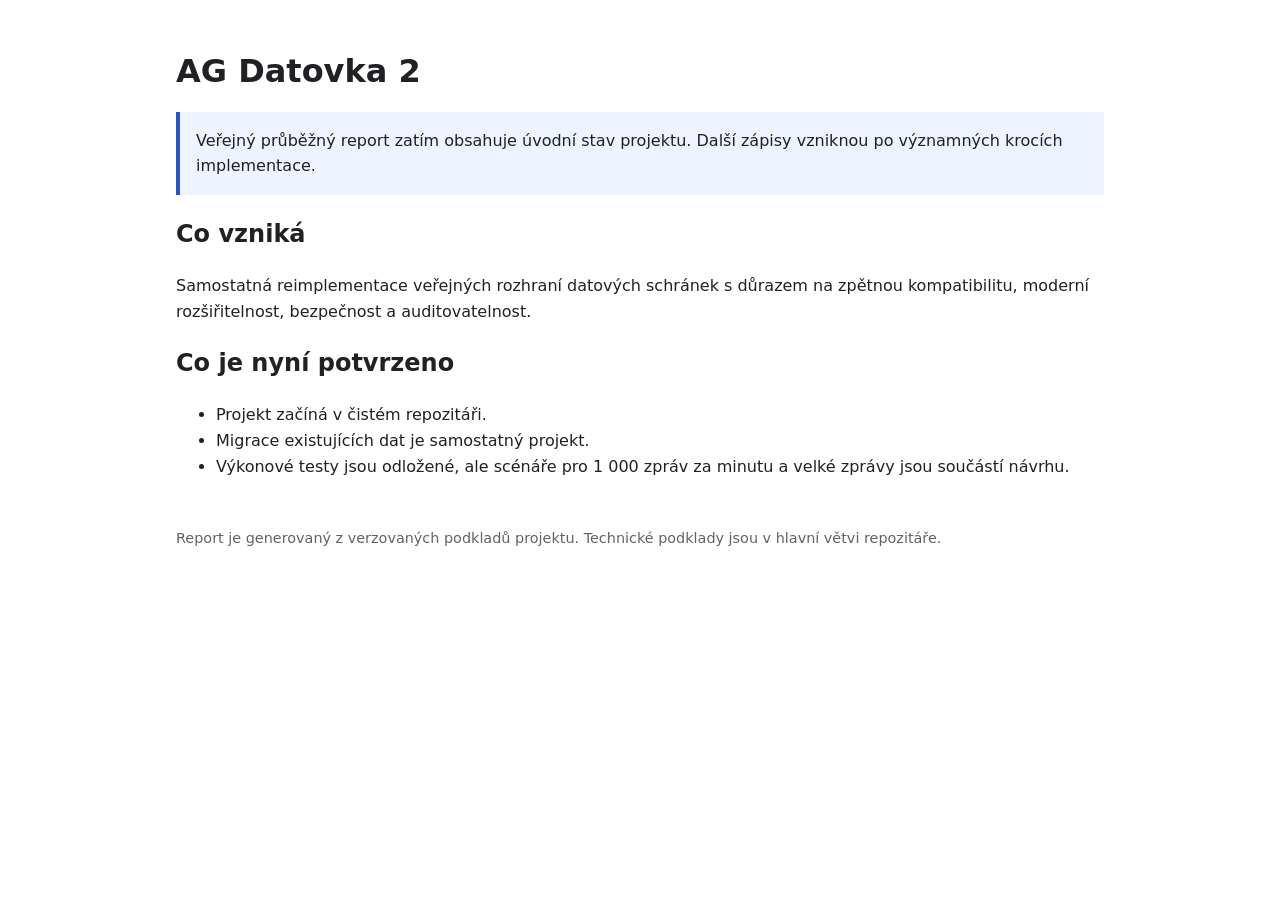
==== index.html @ a42981a7 "Add initial public project report site" ====
<!doctype html>
<html lang="cs">
<head>
  <meta charset="utf-8">
  <meta name="viewport" content="width=device-width, initial-scale=1">
  <title>AG Datovka 2 — průběh projektu</title>
  <style>
    :root { color-scheme: light; font: 16px/1.6 system-ui, sans-serif; }
    body { max-width: 58rem; margin: 0 auto; padding: 2rem 1rem 4rem; color: #202124; }
    h1 { line-height: 1.15; }
    .note { padding: 1rem; border-left: .25rem solid #2457c5; background: #eef3ff; }
    footer { margin-top: 3rem; color: #5f6368; font-size: .9rem; }
  </style>
</head>
<body>
  <main>
    <h1>AG Datovka 2</h1>
    <p class="note">Veřejný průběžný report zatím obsahuje úvodní stav projektu. Další zápisy vzniknou po významných krocích implementace.</p>
    <h2>Co vzniká</h2>
    <p>Samostatná reimplementace veřejných rozhraní datových schránek s důrazem na zpětnou kompatibilitu, moderní rozšiřitelnost, bezpečnost a auditovatelnost.</p>
    <h2>Co je nyní potvrzeno</h2>
    <ul>
      <li>Projekt začíná v čistém repozitáři.</li>
      <li>Migrace existujících dat je samostatný projekt.</li>
      <li>Výkonové testy jsou odložené, ale scénáře pro 1&nbsp;000 zpráv za minutu a velké zprávy jsou součástí návrhu.</li>
    </ul>
    <footer>Report je generovaný z verzovaných podkladů projektu. Technické podklady jsou v hlavní větvi repozitáře.</footer>
  </main>
</body>
</html>
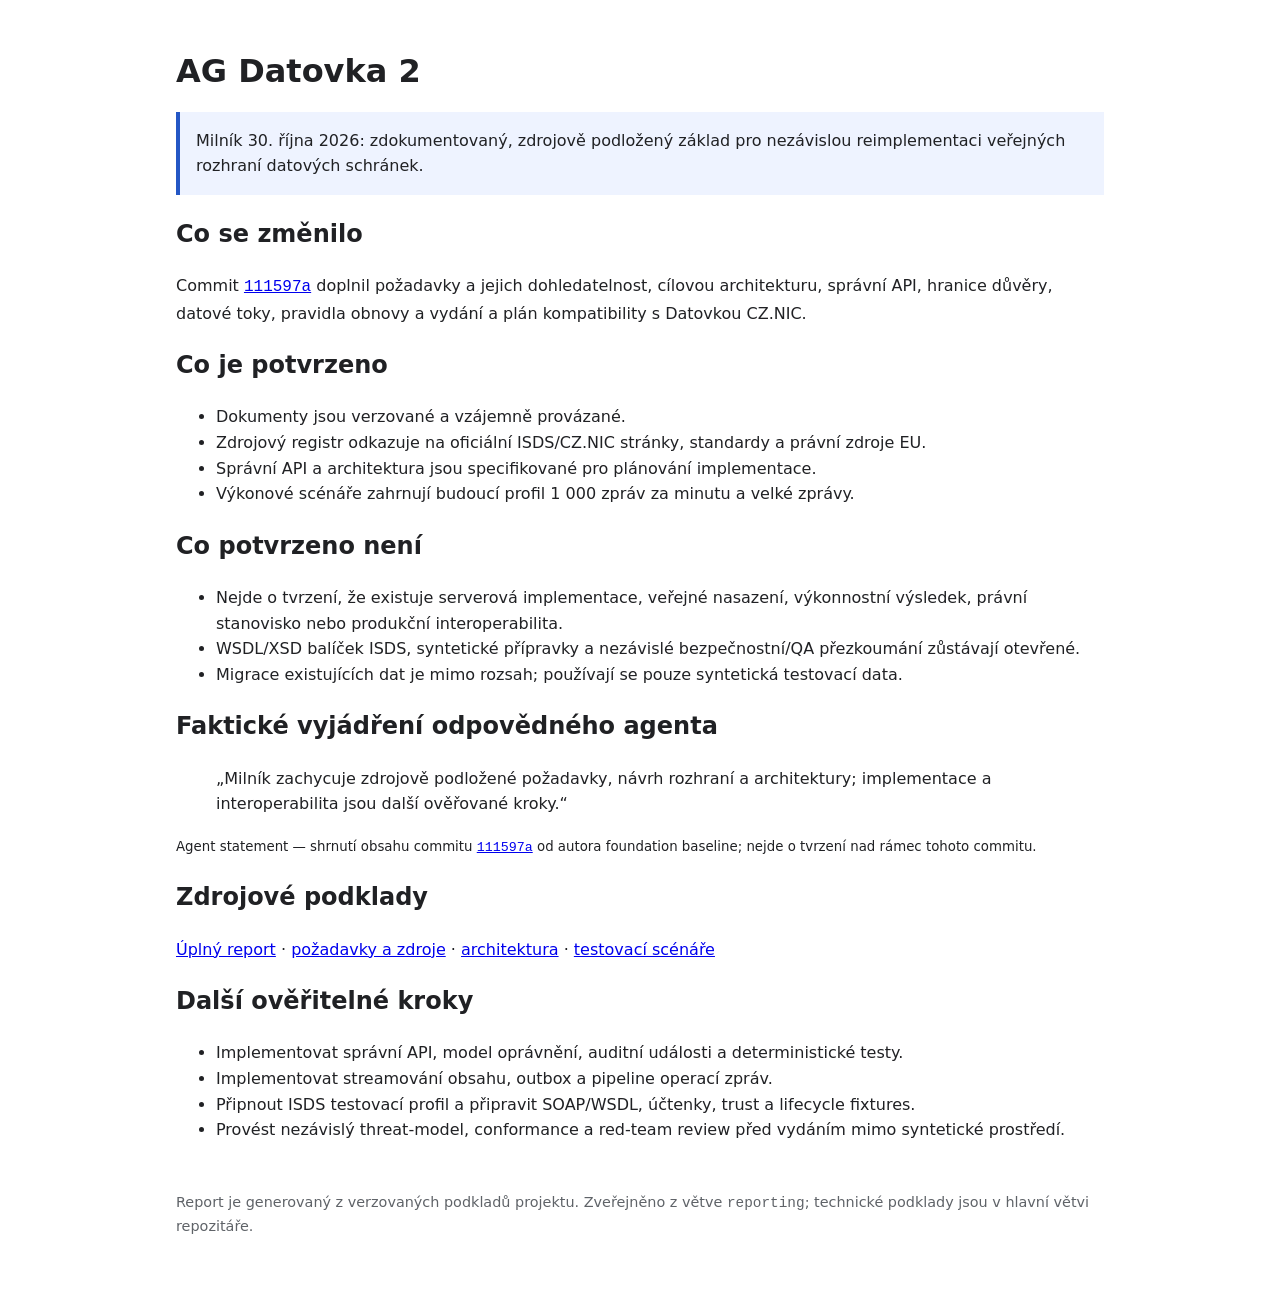
==== commit 253ead1c: "Publish foundation milestone report" ====
--- a/index.html
+++ b/index.html
@@ -3,7 +3,7 @@
 <head>
   <meta charset="utf-8">
   <meta name="viewport" content="width=device-width, initial-scale=1">
-  <title>AG Datovka 2 — průběh projektu</title>
+  <title>AG Datovka 2 — foundation milestone</title>
   <style>
     :root { color-scheme: light; font: 16px/1.6 system-ui, sans-serif; }
     body { max-width: 58rem; margin: 0 auto; padding: 2rem 1rem 4rem; color: #202124; }
@@ -15,16 +15,35 @@
 <body>
   <main>
     <h1>AG Datovka 2</h1>
-    <p class="note">Veřejný průběžný report zatím obsahuje úvodní stav projektu. Další zápisy vzniknou po významných krocích implementace.</p>
-    <h2>Co vzniká</h2>
-    <p>Samostatná reimplementace veřejných rozhraní datových schránek s důrazem na zpětnou kompatibilitu, moderní rozšiřitelnost, bezpečnost a auditovatelnost.</p>
-    <h2>Co je nyní potvrzeno</h2>
+    <p class="note">Milník 30. října 2026: zdokumentovaný, zdrojově podložený základ pro nezávislou reimplementaci veřejných rozhraní datových schránek.</p>
+    <h2>Co se změnilo</h2>
+    <p>Commit <a href="https://github.com/l-ra/agdatovka/commit/111597ade20188581515939177251a8f2c3ff4af"><code>111597a</code></a> doplnil požadavky a jejich dohledatelnost, cílovou architekturu, správní API, hranice důvěry, datové toky, pravidla obnovy a vydání a plán kompatibility s Datovkou CZ.NIC.</p>
+    <h2>Co je potvrzeno</h2>
     <ul>
-      <li>Projekt začíná v čistém repozitáři.</li>
-      <li>Migrace existujících dat je samostatný projekt.</li>
-      <li>Výkonové testy jsou odložené, ale scénáře pro 1&nbsp;000 zpráv za minutu a velké zprávy jsou součástí návrhu.</li>
+      <li>Dokumenty jsou verzované a vzájemně provázané.</li>
+      <li>Zdrojový registr odkazuje na oficiální ISDS/CZ.NIC stránky, standardy a právní zdroje EU.</li>
+      <li>Správní API a architektura jsou specifikované pro plánování implementace.</li>
+      <li>Výkonové scénáře zahrnují budoucí profil 1&nbsp;000 zpráv za minutu a velké zprávy.</li>
     </ul>
-    <footer>Report je generovaný z verzovaných podkladů projektu. Technické podklady jsou v hlavní větvi repozitáře.</footer>
+    <h2>Co potvrzeno není</h2>
+    <ul>
+      <li>Nejde o tvrzení, že existuje serverová implementace, veřejné nasazení, výkonnostní výsledek, právní stanovisko nebo produkční interoperabilita.</li>
+      <li>WSDL/XSD balíček ISDS, syntetické přípravky a nezávislé bezpečnostní/QA přezkoumání zůstávají otevřené.</li>
+      <li>Migrace existujících dat je mimo rozsah; používají se pouze syntetická testovací data.</li>
+    </ul>
+    <h2>Faktické vyjádření odpovědného agenta</h2>
+    <blockquote>„Milník zachycuje zdrojově podložené požadavky, návrh rozhraní a architektury; implementace a interoperabilita jsou další ověřované kroky.“</blockquote>
+    <p><small>Agent statement — shrnutí obsahu commitu <a href="https://github.com/l-ra/agdatovka/commit/111597ade20188581515939177251a8f2c3ff4af"><code>111597a</code></a> od autora foundation baseline; nejde o tvrzení nad rámec tohoto commitu.</small></p>
+    <h2>Zdrojové podklady</h2>
+    <p><a href="https://github.com/l-ra/agdatovka/blob/111597ade20188581515939177251a8f2c3ff4af/reporting/2026-10-30-foundation.md">Úplný report</a> · <a href="https://github.com/l-ra/agdatovka/tree/111597ade20188581515939177251a8f2c3ff4af/docs/requirements">požadavky a zdroje</a> · <a href="https://github.com/l-ra/agdatovka/tree/111597ade20188581515939177251a8f2c3ff4af/docs/architecture">architektura</a> · <a href="https://github.com/l-ra/agdatovka/tree/111597ade20188581515939177251a8f2c3ff4af/docs/testing">testovací scénáře</a></p>
+    <h2>Další ověřitelné kroky</h2>
+    <ul>
+      <li>Implementovat správní API, model oprávnění, auditní události a deterministické testy.</li>
+      <li>Implementovat streamování obsahu, outbox a pipeline operací zpráv.</li>
+      <li>Připnout ISDS testovací profil a připravit SOAP/WSDL, účtenky, trust a lifecycle fixtures.</li>
+      <li>Provést nezávislý threat-model, conformance a red-team review před vydáním mimo syntetické prostředí.</li>
+    </ul>
+    <footer>Report je generovaný z verzovaných podkladů projektu. Zveřejněno z větve <code>reporting</code>; technické podklady jsou v hlavní větvi repozitáře.</footer>
   </main>
 </body>
 </html>
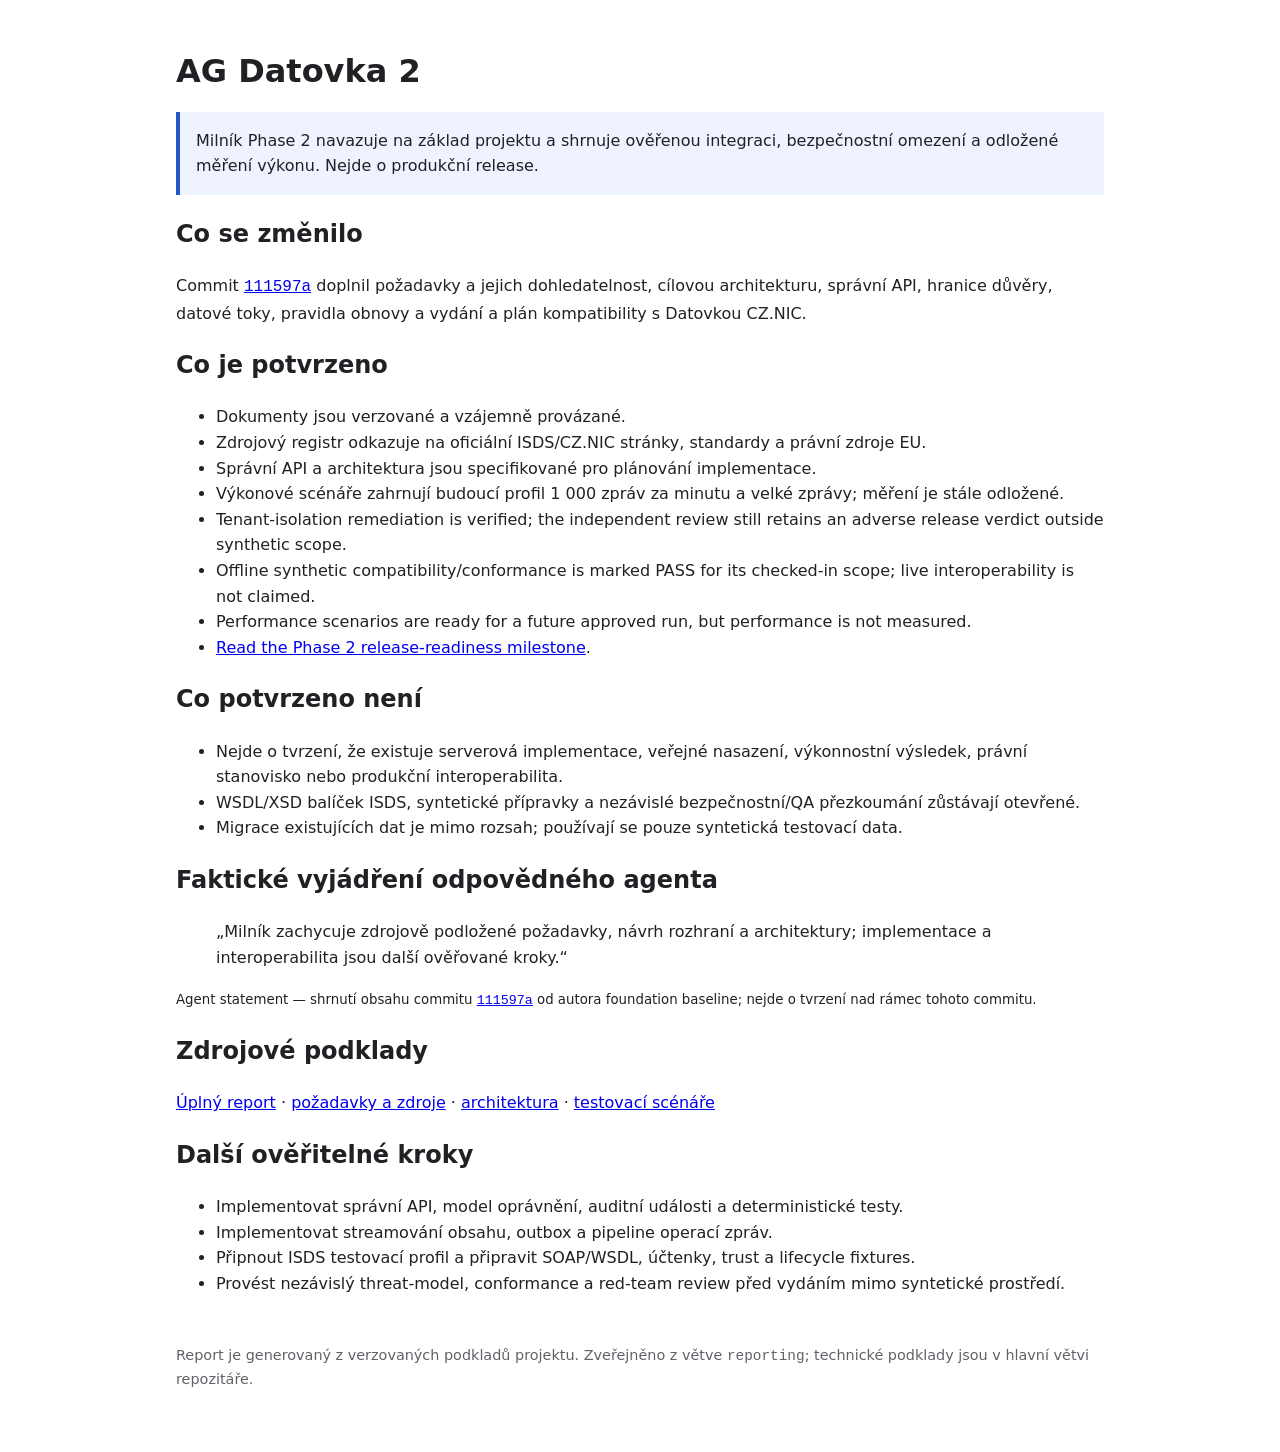
==== commit e19f2f56: "Publish Phase 2 release-readiness milestone" ====
--- a/index.html
+++ b/index.html
@@ -15,7 +15,7 @@
 <body>
   <main>
     <h1>AG Datovka 2</h1>
-    <p class="note">Milník 30. října 2026: zdokumentovaný, zdrojově podložený základ pro nezávislou reimplementaci veřejných rozhraní datových schránek.</p>
+    <p class="note">Milník Phase 2 navazuje na základ projektu a shrnuje ověřenou integraci, bezpečnostní omezení a odložené měření výkonu. Nejde o produkční release.</p>
     <h2>Co se změnilo</h2>
     <p>Commit <a href="https://github.com/l-ra/agdatovka/commit/111597ade20188581515939177251a8f2c3ff4af"><code>111597a</code></a> doplnil požadavky a jejich dohledatelnost, cílovou architekturu, správní API, hranice důvěry, datové toky, pravidla obnovy a vydání a plán kompatibility s Datovkou CZ.NIC.</p>
     <h2>Co je potvrzeno</h2>
@@ -23,7 +23,11 @@
       <li>Dokumenty jsou verzované a vzájemně provázané.</li>
       <li>Zdrojový registr odkazuje na oficiální ISDS/CZ.NIC stránky, standardy a právní zdroje EU.</li>
       <li>Správní API a architektura jsou specifikované pro plánování implementace.</li>
-      <li>Výkonové scénáře zahrnují budoucí profil 1&nbsp;000 zpráv za minutu a velké zprávy.</li>
+      <li>Výkonové scénáře zahrnují budoucí profil 1&nbsp;000 zpráv za minutu a velké zprávy; měření je stále odložené.</li>
+      <li>Tenant-isolation remediation is verified; the independent review still retains an adverse release verdict outside synthetic scope.</li>
+      <li>Offline synthetic compatibility/conformance is marked PASS for its checked-in scope; live interoperability is not claimed.</li>
+      <li>Performance scenarios are ready for a future approved run, but performance is not measured.</li>
+      <li><a href="reporting/2026-11-01-phase2-release-readiness.md">Read the Phase 2 release-readiness milestone</a>.</li>
     </ul>
     <h2>Co potvrzeno není</h2>
     <ul>
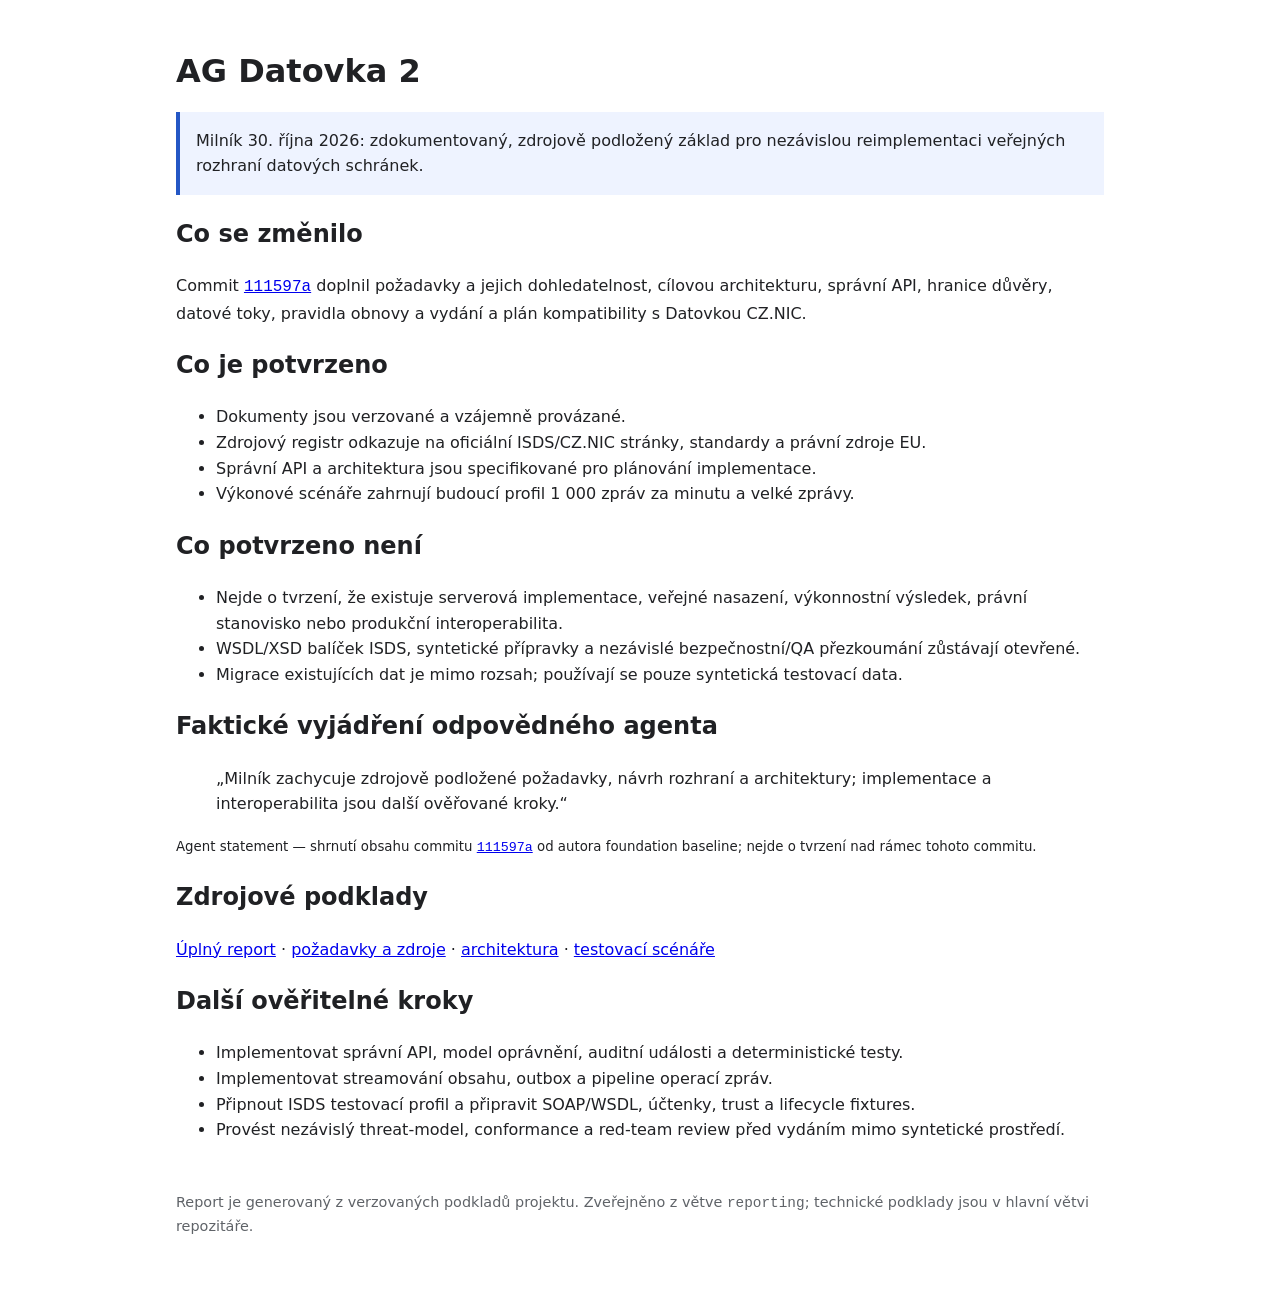
==== commit 26f57a3f: "Merge remote-tracking branch 'origin/main' into integration/agda-41-main # Conflicts: #	ag_datovka/a" ====
--- a/index.html
+++ b/index.html
@@ -15,7 +15,7 @@
 <body>
   <main>
     <h1>AG Datovka 2</h1>
-    <p class="note">Milník Phase 2 navazuje na základ projektu a shrnuje ověřenou integraci, bezpečnostní omezení a odložené měření výkonu. Nejde o produkční release.</p>
+    <p class="note">Milník 30. října 2026: zdokumentovaný, zdrojově podložený základ pro nezávislou reimplementaci veřejných rozhraní datových schránek.</p>
     <h2>Co se změnilo</h2>
     <p>Commit <a href="https://github.com/l-ra/agdatovka/commit/111597ade20188581515939177251a8f2c3ff4af"><code>111597a</code></a> doplnil požadavky a jejich dohledatelnost, cílovou architekturu, správní API, hranice důvěry, datové toky, pravidla obnovy a vydání a plán kompatibility s Datovkou CZ.NIC.</p>
     <h2>Co je potvrzeno</h2>
@@ -23,11 +23,7 @@
       <li>Dokumenty jsou verzované a vzájemně provázané.</li>
       <li>Zdrojový registr odkazuje na oficiální ISDS/CZ.NIC stránky, standardy a právní zdroje EU.</li>
       <li>Správní API a architektura jsou specifikované pro plánování implementace.</li>
-      <li>Výkonové scénáře zahrnují budoucí profil 1&nbsp;000 zpráv za minutu a velké zprávy; měření je stále odložené.</li>
-      <li>Tenant-isolation remediation is verified; the independent review still retains an adverse release verdict outside synthetic scope.</li>
-      <li>Offline synthetic compatibility/conformance is marked PASS for its checked-in scope; live interoperability is not claimed.</li>
-      <li>Performance scenarios are ready for a future approved run, but performance is not measured.</li>
-      <li><a href="reporting/2026-11-01-phase2-release-readiness.md">Read the Phase 2 release-readiness milestone</a>.</li>
+      <li>Výkonové scénáře zahrnují budoucí profil 1&nbsp;000 zpráv za minutu a velké zprávy.</li>
     </ul>
     <h2>Co potvrzeno není</h2>
     <ul>
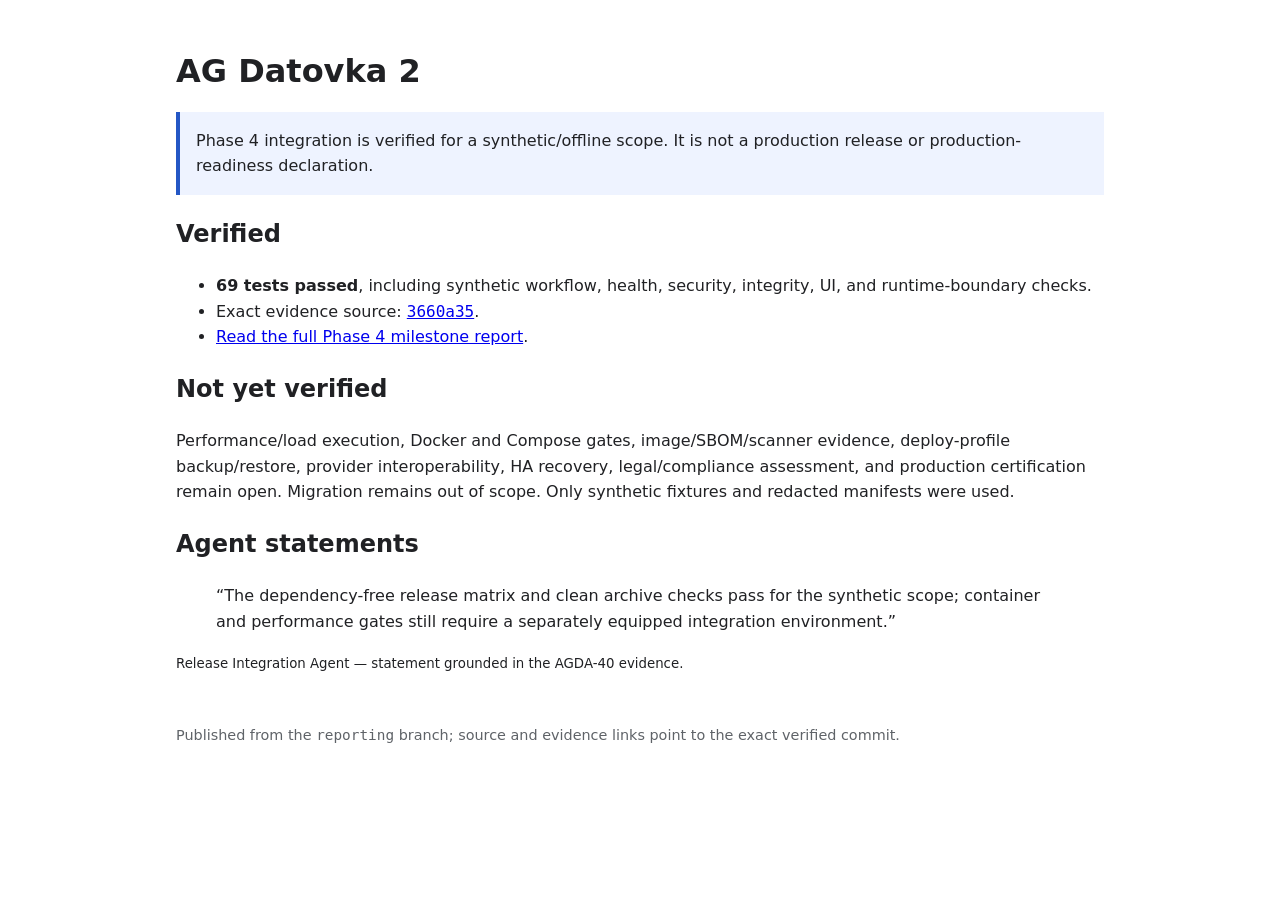
==== commit 960205ba: "Publish Phase 4 verified integration milestone" ====
--- a/index.html
+++ b/index.html
@@ -1,9 +1,9 @@
 <!doctype html>
-<html lang="cs">
+<html lang="en">
 <head>
   <meta charset="utf-8">
   <meta name="viewport" content="width=device-width, initial-scale=1">
-  <title>AG Datovka 2 — foundation milestone</title>
+  <title>AG Datovka 2 — Phase 4 verified integration</title>
   <style>
     :root { color-scheme: light; font: 16px/1.6 system-ui, sans-serif; }
     body { max-width: 58rem; margin: 0 auto; padding: 2rem 1rem 4rem; color: #202124; }
@@ -15,35 +15,19 @@
 <body>
   <main>
     <h1>AG Datovka 2</h1>
-    <p class="note">Milník 30. října 2026: zdokumentovaný, zdrojově podložený základ pro nezávislou reimplementaci veřejných rozhraní datových schránek.</p>
-    <h2>Co se změnilo</h2>
-    <p>Commit <a href="https://github.com/l-ra/agdatovka/commit/111597ade20188581515939177251a8f2c3ff4af"><code>111597a</code></a> doplnil požadavky a jejich dohledatelnost, cílovou architekturu, správní API, hranice důvěry, datové toky, pravidla obnovy a vydání a plán kompatibility s Datovkou CZ.NIC.</p>
-    <h2>Co je potvrzeno</h2>
+    <p class="note">Phase 4 integration is verified for a synthetic/offline scope. It is not a production release or production-readiness declaration.</p>
+    <h2>Verified</h2>
     <ul>
-      <li>Dokumenty jsou verzované a vzájemně provázané.</li>
-      <li>Zdrojový registr odkazuje na oficiální ISDS/CZ.NIC stránky, standardy a právní zdroje EU.</li>
-      <li>Správní API a architektura jsou specifikované pro plánování implementace.</li>
-      <li>Výkonové scénáře zahrnují budoucí profil 1&nbsp;000 zpráv za minutu a velké zprávy.</li>
+      <li><strong>69 tests passed</strong>, including synthetic workflow, health, security, integrity, UI, and runtime-boundary checks.</li>
+      <li>Exact evidence source: <a href="https://github.com/l-ra/agdatovka/commit/3660a354d59f6801c883df8592717481e6b6e264"><code>3660a35</code></a>.</li>
+      <li><a href="reporting/2026-11-02-agda42-phase4.md">Read the full Phase 4 milestone report</a>.</li>
     </ul>
-    <h2>Co potvrzeno není</h2>
-    <ul>
-      <li>Nejde o tvrzení, že existuje serverová implementace, veřejné nasazení, výkonnostní výsledek, právní stanovisko nebo produkční interoperabilita.</li>
-      <li>WSDL/XSD balíček ISDS, syntetické přípravky a nezávislé bezpečnostní/QA přezkoumání zůstávají otevřené.</li>
-      <li>Migrace existujících dat je mimo rozsah; používají se pouze syntetická testovací data.</li>
-    </ul>
-    <h2>Faktické vyjádření odpovědného agenta</h2>
-    <blockquote>„Milník zachycuje zdrojově podložené požadavky, návrh rozhraní a architektury; implementace a interoperabilita jsou další ověřované kroky.“</blockquote>
-    <p><small>Agent statement — shrnutí obsahu commitu <a href="https://github.com/l-ra/agdatovka/commit/111597ade20188581515939177251a8f2c3ff4af"><code>111597a</code></a> od autora foundation baseline; nejde o tvrzení nad rámec tohoto commitu.</small></p>
-    <h2>Zdrojové podklady</h2>
-    <p><a href="https://github.com/l-ra/agdatovka/blob/111597ade20188581515939177251a8f2c3ff4af/reporting/2026-10-30-foundation.md">Úplný report</a> · <a href="https://github.com/l-ra/agdatovka/tree/111597ade20188581515939177251a8f2c3ff4af/docs/requirements">požadavky a zdroje</a> · <a href="https://github.com/l-ra/agdatovka/tree/111597ade20188581515939177251a8f2c3ff4af/docs/architecture">architektura</a> · <a href="https://github.com/l-ra/agdatovka/tree/111597ade20188581515939177251a8f2c3ff4af/docs/testing">testovací scénáře</a></p>
-    <h2>Další ověřitelné kroky</h2>
-    <ul>
-      <li>Implementovat správní API, model oprávnění, auditní události a deterministické testy.</li>
-      <li>Implementovat streamování obsahu, outbox a pipeline operací zpráv.</li>
-      <li>Připnout ISDS testovací profil a připravit SOAP/WSDL, účtenky, trust a lifecycle fixtures.</li>
-      <li>Provést nezávislý threat-model, conformance a red-team review před vydáním mimo syntetické prostředí.</li>
-    </ul>
-    <footer>Report je generovaný z verzovaných podkladů projektu. Zveřejněno z větve <code>reporting</code>; technické podklady jsou v hlavní větvi repozitáře.</footer>
+    <h2>Not yet verified</h2>
+    <p>Performance/load execution, Docker and Compose gates, image/SBOM/scanner evidence, deploy-profile backup/restore, provider interoperability, HA recovery, legal/compliance assessment, and production certification remain open. Migration remains out of scope. Only synthetic fixtures and redacted manifests were used.</p>
+    <h2>Agent statements</h2>
+    <blockquote>“The dependency-free release matrix and clean archive checks pass for the synthetic scope; container and performance gates still require a separately equipped integration environment.”</blockquote>
+    <p><small>Release Integration Agent — statement grounded in the AGDA-40 evidence.</small></p>
+    <footer>Published from the <code>reporting</code> branch; source and evidence links point to the exact verified commit.</footer>
   </main>
 </body>
 </html>
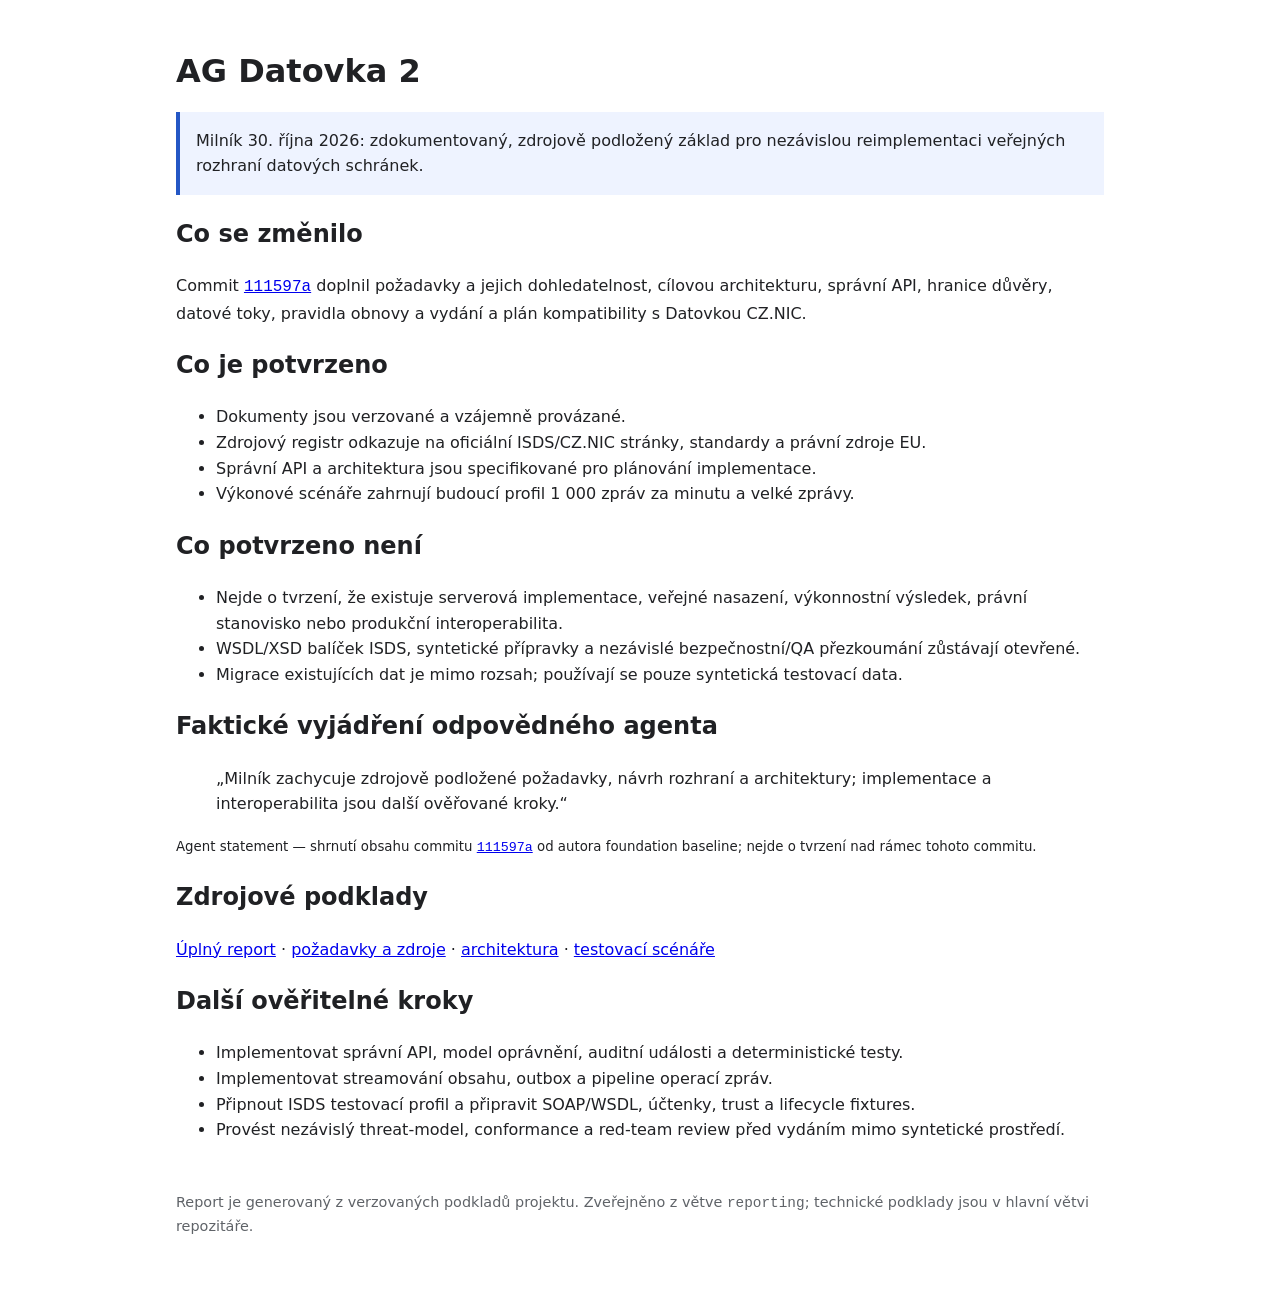
==== commit 452deb1d: "Merge remote-tracking branch 'origin/main' into integration/agda-48" ====
--- a/index.html
+++ b/index.html
@@ -1,9 +1,9 @@
 <!doctype html>
-<html lang="en">
+<html lang="cs">
 <head>
   <meta charset="utf-8">
   <meta name="viewport" content="width=device-width, initial-scale=1">
-  <title>AG Datovka 2 — Phase 4 verified integration</title>
+  <title>AG Datovka 2 — foundation milestone</title>
   <style>
     :root { color-scheme: light; font: 16px/1.6 system-ui, sans-serif; }
     body { max-width: 58rem; margin: 0 auto; padding: 2rem 1rem 4rem; color: #202124; }
@@ -15,19 +15,35 @@
 <body>
   <main>
     <h1>AG Datovka 2</h1>
-    <p class="note">Phase 4 integration is verified for a synthetic/offline scope. It is not a production release or production-readiness declaration.</p>
-    <h2>Verified</h2>
+    <p class="note">Milník 30. října 2026: zdokumentovaný, zdrojově podložený základ pro nezávislou reimplementaci veřejných rozhraní datových schránek.</p>
+    <h2>Co se změnilo</h2>
+    <p>Commit <a href="https://github.com/l-ra/agdatovka/commit/111597ade20188581515939177251a8f2c3ff4af"><code>111597a</code></a> doplnil požadavky a jejich dohledatelnost, cílovou architekturu, správní API, hranice důvěry, datové toky, pravidla obnovy a vydání a plán kompatibility s Datovkou CZ.NIC.</p>
+    <h2>Co je potvrzeno</h2>
     <ul>
-      <li><strong>69 tests passed</strong>, including synthetic workflow, health, security, integrity, UI, and runtime-boundary checks.</li>
-      <li>Exact evidence source: <a href="https://github.com/l-ra/agdatovka/commit/3660a354d59f6801c883df8592717481e6b6e264"><code>3660a35</code></a>.</li>
-      <li><a href="reporting/2026-11-02-agda42-phase4.md">Read the full Phase 4 milestone report</a>.</li>
+      <li>Dokumenty jsou verzované a vzájemně provázané.</li>
+      <li>Zdrojový registr odkazuje na oficiální ISDS/CZ.NIC stránky, standardy a právní zdroje EU.</li>
+      <li>Správní API a architektura jsou specifikované pro plánování implementace.</li>
+      <li>Výkonové scénáře zahrnují budoucí profil 1&nbsp;000 zpráv za minutu a velké zprávy.</li>
     </ul>
-    <h2>Not yet verified</h2>
-    <p>Performance/load execution, Docker and Compose gates, image/SBOM/scanner evidence, deploy-profile backup/restore, provider interoperability, HA recovery, legal/compliance assessment, and production certification remain open. Migration remains out of scope. Only synthetic fixtures and redacted manifests were used.</p>
-    <h2>Agent statements</h2>
-    <blockquote>“The dependency-free release matrix and clean archive checks pass for the synthetic scope; container and performance gates still require a separately equipped integration environment.”</blockquote>
-    <p><small>Release Integration Agent — statement grounded in the AGDA-40 evidence.</small></p>
-    <footer>Published from the <code>reporting</code> branch; source and evidence links point to the exact verified commit.</footer>
+    <h2>Co potvrzeno není</h2>
+    <ul>
+      <li>Nejde o tvrzení, že existuje serverová implementace, veřejné nasazení, výkonnostní výsledek, právní stanovisko nebo produkční interoperabilita.</li>
+      <li>WSDL/XSD balíček ISDS, syntetické přípravky a nezávislé bezpečnostní/QA přezkoumání zůstávají otevřené.</li>
+      <li>Migrace existujících dat je mimo rozsah; používají se pouze syntetická testovací data.</li>
+    </ul>
+    <h2>Faktické vyjádření odpovědného agenta</h2>
+    <blockquote>„Milník zachycuje zdrojově podložené požadavky, návrh rozhraní a architektury; implementace a interoperabilita jsou další ověřované kroky.“</blockquote>
+    <p><small>Agent statement — shrnutí obsahu commitu <a href="https://github.com/l-ra/agdatovka/commit/111597ade20188581515939177251a8f2c3ff4af"><code>111597a</code></a> od autora foundation baseline; nejde o tvrzení nad rámec tohoto commitu.</small></p>
+    <h2>Zdrojové podklady</h2>
+    <p><a href="https://github.com/l-ra/agdatovka/blob/111597ade20188581515939177251a8f2c3ff4af/reporting/2026-10-30-foundation.md">Úplný report</a> · <a href="https://github.com/l-ra/agdatovka/tree/111597ade20188581515939177251a8f2c3ff4af/docs/requirements">požadavky a zdroje</a> · <a href="https://github.com/l-ra/agdatovka/tree/111597ade20188581515939177251a8f2c3ff4af/docs/architecture">architektura</a> · <a href="https://github.com/l-ra/agdatovka/tree/111597ade20188581515939177251a8f2c3ff4af/docs/testing">testovací scénáře</a></p>
+    <h2>Další ověřitelné kroky</h2>
+    <ul>
+      <li>Implementovat správní API, model oprávnění, auditní události a deterministické testy.</li>
+      <li>Implementovat streamování obsahu, outbox a pipeline operací zpráv.</li>
+      <li>Připnout ISDS testovací profil a připravit SOAP/WSDL, účtenky, trust a lifecycle fixtures.</li>
+      <li>Provést nezávislý threat-model, conformance a red-team review před vydáním mimo syntetické prostředí.</li>
+    </ul>
+    <footer>Report je generovaný z verzovaných podkladů projektu. Zveřejněno z větve <code>reporting</code>; technické podklady jsou v hlavní větvi repozitáře.</footer>
   </main>
 </body>
 </html>
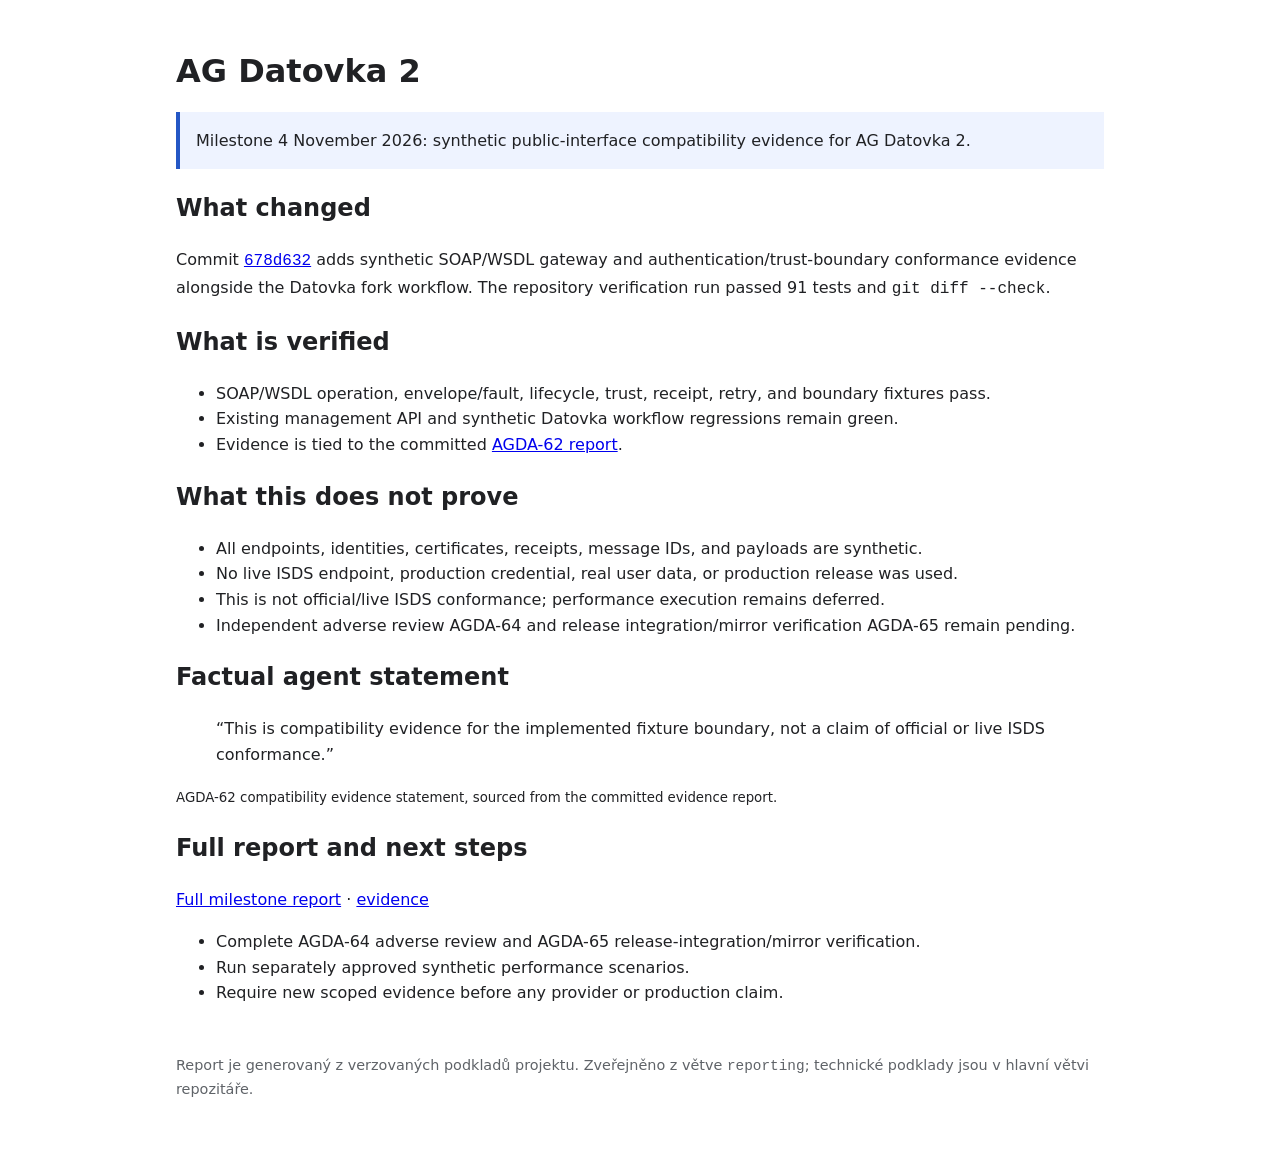
==== commit fb0cc157: "Publish synthetic compatibility milestone" ====
--- a/index.html
+++ b/index.html
@@ -3,7 +3,7 @@
 <head>
   <meta charset="utf-8">
   <meta name="viewport" content="width=device-width, initial-scale=1">
-  <title>AG Datovka 2 — foundation milestone</title>
+  <title>AG Datovka 2 — synthetic compatibility milestone</title>
   <style>
     :root { color-scheme: light; font: 16px/1.6 system-ui, sans-serif; }
     body { max-width: 58rem; margin: 0 auto; padding: 2rem 1rem 4rem; color: #202124; }
@@ -15,33 +15,31 @@
 <body>
   <main>
     <h1>AG Datovka 2</h1>
-    <p class="note">Milník 30. října 2026: zdokumentovaný, zdrojově podložený základ pro nezávislou reimplementaci veřejných rozhraní datových schránek.</p>
-    <h2>Co se změnilo</h2>
-    <p>Commit <a href="https://github.com/l-ra/agdatovka/commit/111597ade20188581515939177251a8f2c3ff4af"><code>111597a</code></a> doplnil požadavky a jejich dohledatelnost, cílovou architekturu, správní API, hranice důvěry, datové toky, pravidla obnovy a vydání a plán kompatibility s Datovkou CZ.NIC.</p>
-    <h2>Co je potvrzeno</h2>
+    <p class="note">Milestone 4 November 2026: synthetic public-interface compatibility evidence for AG Datovka 2.</p>
+    <h2>What changed</h2>
+    <p>Commit <a href="https://github.com/l-ra/agdatovka/commit/678d6327987c7b05632f0fefc9813bb33a77a525"><code>678d632</code></a> adds synthetic SOAP/WSDL gateway and authentication/trust-boundary conformance evidence alongside the Datovka fork workflow. The repository verification run passed 91 tests and <code>git diff --check</code>.</p>
+    <h2>What is verified</h2>
     <ul>
-      <li>Dokumenty jsou verzované a vzájemně provázané.</li>
-      <li>Zdrojový registr odkazuje na oficiální ISDS/CZ.NIC stránky, standardy a právní zdroje EU.</li>
-      <li>Správní API a architektura jsou specifikované pro plánování implementace.</li>
-      <li>Výkonové scénáře zahrnují budoucí profil 1&nbsp;000 zpráv za minutu a velké zprávy.</li>
+      <li>SOAP/WSDL operation, envelope/fault, lifecycle, trust, receipt, retry, and boundary fixtures pass.</li>
+      <li>Existing management API and synthetic Datovka workflow regressions remain green.</li>
+      <li>Evidence is tied to the committed <a href="https://github.com/l-ra/agdatovka/blob/678d6327987c7b05632f0fefc9813bb33a77a525/evidence/AGDA-62/README.md">AGDA-62 report</a>.</li>
     </ul>
-    <h2>Co potvrzeno není</h2>
+    <h2>What this does not prove</h2>
     <ul>
-      <li>Nejde o tvrzení, že existuje serverová implementace, veřejné nasazení, výkonnostní výsledek, právní stanovisko nebo produkční interoperabilita.</li>
-      <li>WSDL/XSD balíček ISDS, syntetické přípravky a nezávislé bezpečnostní/QA přezkoumání zůstávají otevřené.</li>
-      <li>Migrace existujících dat je mimo rozsah; používají se pouze syntetická testovací data.</li>
+      <li>All endpoints, identities, certificates, receipts, message IDs, and payloads are synthetic.</li>
+      <li>No live ISDS endpoint, production credential, real user data, or production release was used.</li>
+      <li>This is not official/live ISDS conformance; performance execution remains deferred.</li>
+      <li>Independent adverse review AGDA-64 and release integration/mirror verification AGDA-65 remain pending.</li>
     </ul>
-    <h2>Faktické vyjádření odpovědného agenta</h2>
-    <blockquote>„Milník zachycuje zdrojově podložené požadavky, návrh rozhraní a architektury; implementace a interoperabilita jsou další ověřované kroky.“</blockquote>
-    <p><small>Agent statement — shrnutí obsahu commitu <a href="https://github.com/l-ra/agdatovka/commit/111597ade20188581515939177251a8f2c3ff4af"><code>111597a</code></a> od autora foundation baseline; nejde o tvrzení nad rámec tohoto commitu.</small></p>
-    <h2>Zdrojové podklady</h2>
-    <p><a href="https://github.com/l-ra/agdatovka/blob/111597ade20188581515939177251a8f2c3ff4af/reporting/2026-10-30-foundation.md">Úplný report</a> · <a href="https://github.com/l-ra/agdatovka/tree/111597ade20188581515939177251a8f2c3ff4af/docs/requirements">požadavky a zdroje</a> · <a href="https://github.com/l-ra/agdatovka/tree/111597ade20188581515939177251a8f2c3ff4af/docs/architecture">architektura</a> · <a href="https://github.com/l-ra/agdatovka/tree/111597ade20188581515939177251a8f2c3ff4af/docs/testing">testovací scénáře</a></p>
-    <h2>Další ověřitelné kroky</h2>
+    <h2>Factual agent statement</h2>
+    <blockquote>“This is compatibility evidence for the implemented fixture boundary, not a claim of official or live ISDS conformance.”</blockquote>
+    <p><small>AGDA-62 compatibility evidence statement, sourced from the committed evidence report.</small></p>
+    <h2>Full report and next steps</h2>
+    <p><a href="https://github.com/l-ra/agdatovka/blob/678d6327987c7b05632f0fefc9813bb33a77a525/reporting/2026-11-04-agda66-synthetic-compatibility.md">Full milestone report</a> · <a href="https://github.com/l-ra/agdatovka/blob/678d6327987c7b05632f0fefc9813bb33a77a525/evidence/AGDA-62/README.md">evidence</a></p>
     <ul>
-      <li>Implementovat správní API, model oprávnění, auditní události a deterministické testy.</li>
-      <li>Implementovat streamování obsahu, outbox a pipeline operací zpráv.</li>
-      <li>Připnout ISDS testovací profil a připravit SOAP/WSDL, účtenky, trust a lifecycle fixtures.</li>
-      <li>Provést nezávislý threat-model, conformance a red-team review před vydáním mimo syntetické prostředí.</li>
+      <li>Complete AGDA-64 adverse review and AGDA-65 release-integration/mirror verification.</li>
+      <li>Run separately approved synthetic performance scenarios.</li>
+      <li>Require new scoped evidence before any provider or production claim.</li>
     </ul>
     <footer>Report je generovaný z verzovaných podkladů projektu. Zveřejněno z větve <code>reporting</code>; technické podklady jsou v hlavní větvi repozitáře.</footer>
   </main>
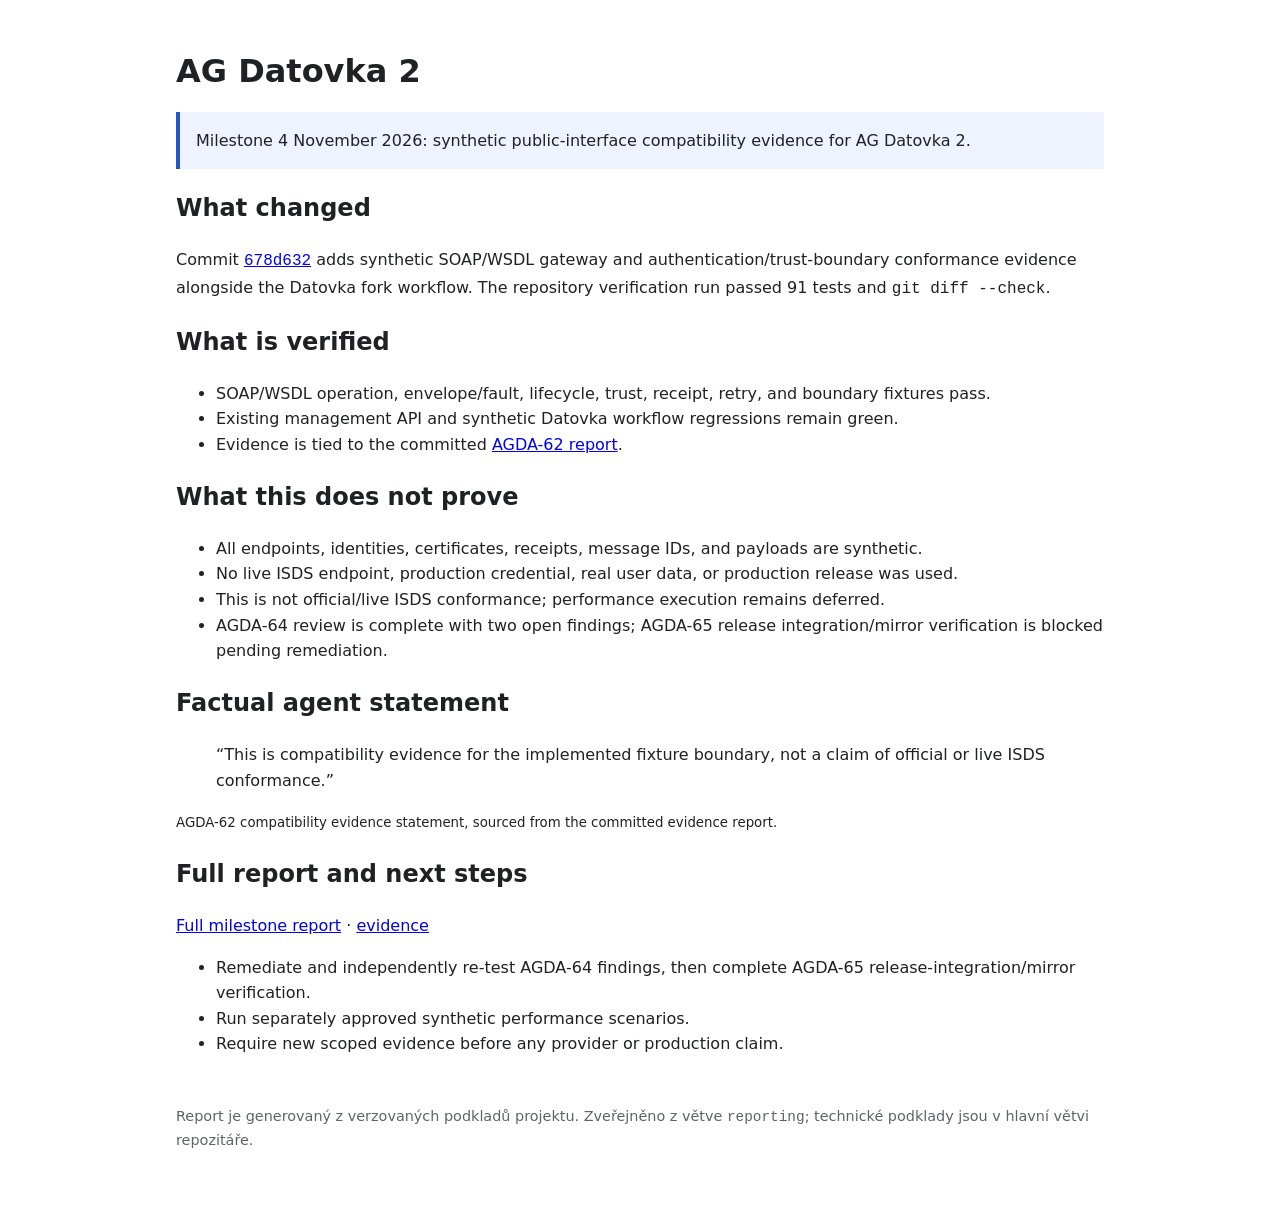
==== commit d7a256c9: "Correct compatibility review gate in report Co-Authored-By: Paperclip <noreply@paperclip.ing>" ====
--- a/index.html
+++ b/index.html
@@ -29,7 +29,7 @@
       <li>All endpoints, identities, certificates, receipts, message IDs, and payloads are synthetic.</li>
       <li>No live ISDS endpoint, production credential, real user data, or production release was used.</li>
       <li>This is not official/live ISDS conformance; performance execution remains deferred.</li>
-      <li>Independent adverse review AGDA-64 and release integration/mirror verification AGDA-65 remain pending.</li>
+      <li>AGDA-64 review is complete with two open findings; AGDA-65 release integration/mirror verification is blocked pending remediation.</li>
     </ul>
     <h2>Factual agent statement</h2>
     <blockquote>“This is compatibility evidence for the implemented fixture boundary, not a claim of official or live ISDS conformance.”</blockquote>
@@ -37,7 +37,7 @@
     <h2>Full report and next steps</h2>
     <p><a href="https://github.com/l-ra/agdatovka/blob/678d6327987c7b05632f0fefc9813bb33a77a525/reporting/2026-11-04-agda66-synthetic-compatibility.md">Full milestone report</a> · <a href="https://github.com/l-ra/agdatovka/blob/678d6327987c7b05632f0fefc9813bb33a77a525/evidence/AGDA-62/README.md">evidence</a></p>
     <ul>
-      <li>Complete AGDA-64 adverse review and AGDA-65 release-integration/mirror verification.</li>
+      <li>Remediate and independently re-test AGDA-64 findings, then complete AGDA-65 release-integration/mirror verification.</li>
       <li>Run separately approved synthetic performance scenarios.</li>
       <li>Require new scoped evidence before any provider or production claim.</li>
     </ul>
